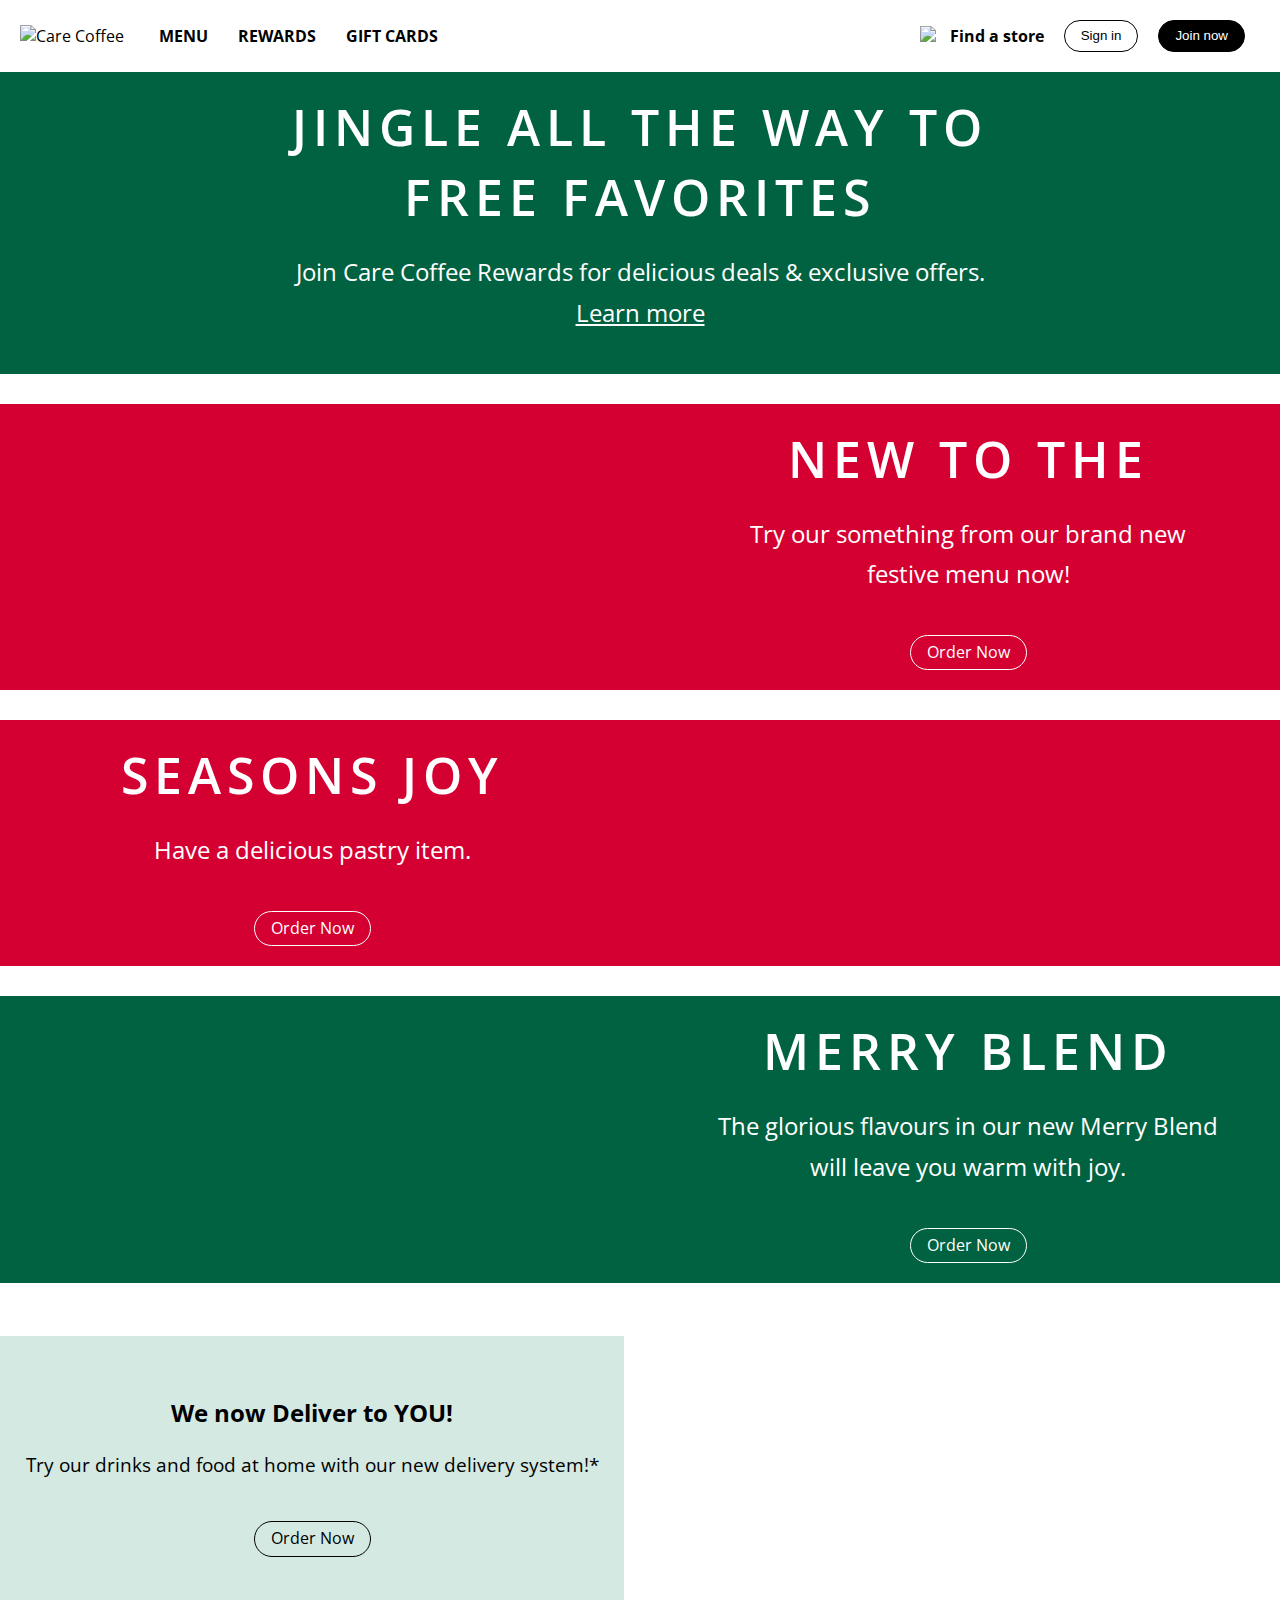
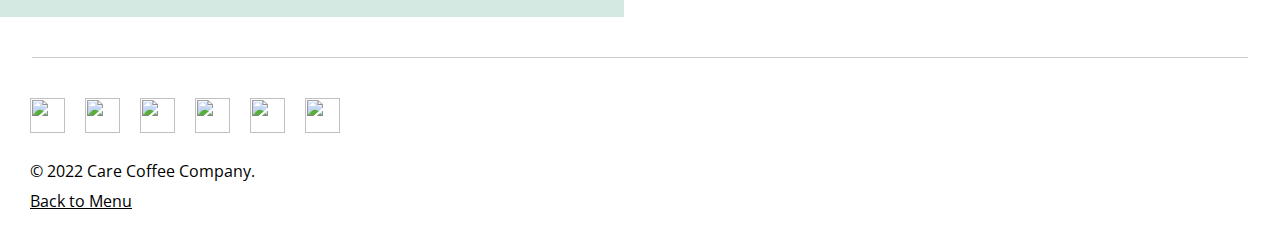
==== Shopping Website Project/page/index.html @ 67bb43b8 "HOMEPAGE" ====
<!DOCTYPE html>
<html lang="en">
  <head>
    <meta charset="UTF-8" />
    <meta http-equiv="X-UA-Compatible" content="IE=edge" />
    <meta name="viewport" content="width=device-width, initial-scale=1.0" />
    <link rel="stylesheet" href="style.css" />
    <title>Care Coffee</title>
  </head>
  <body>
    <nav class="navbar">
      <div class="navbar-container">
        <div class="navbar-brand">
          <a href="index.html">
            <img class="logo" src="../images/logo.png" alt="Care Coffee" />
          </a>
        </div>

        <ul class="navbar-nav-left">
          <li>
            <a href="#">Menu</a>
          </li>
          <li>
            <a href="#">Rewards</a>
          </li>
          <li>
            <a href="#">Gift Cards</a>
          </li>
        </ul>

        <ul class="navbar-nav-right">
          <li>
            <a href="#">
              <img src="../images/marker.svg" alt="Location Pin" />
              <span>Find a store</span>
            </a>
          </li>
          <li><button class="btn btn-dark-outline">Sign in</button></li>
          <li><button class="btn btn-dark">Join now</button></li>
        </ul>

        <!-- Hamburger Menu -->
        <button type="button" class="hamburger" id="menu-btn">
          <span class="hamburger-top"></span>
          <span class="hamburger-middle"></span>
          <span class="hamburger-bottom"></span>
        </button>
      </div>
    </nav>

    <!-- Mobile Menu -->
    <div class="mobile-menu hidden" id="menu">
      <ul>
        <li>
          <a href="#">Menu</a>
        </li>
        <li>
          <a href="#">Rewards</a>
        </li>
        <li>
          <a href="#">Gift Cards</a>
        </li>
      </ul>

      <div class="mobile-menu-bottom">
        <button class="btn btn-dark-outline">Sign in</button>
        <button class="btn btn-dark">Join now</button>
        <div>
          <a href="#">
            <img src="img/marker.svg" alt="" />
            <span>Find a store</span>
          </a>
        </div>
      </div>
    </div>

    <!-- Box A -->
    <section class="box box-a bg-primary text-center py-md">
      <div class="box-inner">
        <h2 class="text-xl">Jingle all the way to free favorites</h2>
        <p class="text-md">
          Join Care Coffee Rewards for delicious deals & exclusive offers.
          <a href="#">Learn more</a>
        </p>
      </div>
    </section>

    <!-- Box B -->
    <section class="box box-b bg-secondary grid-col-2">
      <img src="../images/iced-latte-b.png" alt="" />
      <div class="box-text">
        <h2 class="text-xl">New to the <menu></menu></h2>
        <p class="text-md">
          Try our something from our brand new festive menu now!
        </p>
        <a href="#" class="btn btn-light-outline">Order Now</a>
      </div>
    </section>

    <!-- Box C -->
    <section class="box box-c bg-secondary grid-col-2 grid-reversed">
      <img src="../images/Pastry box c.png" alt="" />
      <div class="box-text">
        <h2 class="text-xl">Seasons Joy</h2>
        <p class="text-md">
          Have a delicious pastry item.
        </p>
        <a href="#" class="btn btn-light-outline">Order Now</a>
      </div>
    </section>

    <!-- Box D -->
    <section class="box box-d bg-primary grid-col-2">
      <img src="../images/coffee beans img d.webp" alt="" />
      <div class="box-text">
        <h2 class="text-xl">Merry Blend</h2>
        <p class="text-md">
          The glorious flavours in our new Merry Blend will leave you warm with joy.
        </p>
        <a href="#" class="btn btn-light-outline">Order Now</a>
      </div>
    </section>

   

    <!-- Box E -->
    <section class="box box-f grid-col-2">
      <div>
        <img src="../images/uber eats.png" alt="" />
        <div class="bg-extra py-lg">
          <div class="box-text">
            <h2 class="text-md">We now Deliver to YOU!</h2>
            <p class="text-sm">
              Try our drinks and food at home with our new delivery system!*
            </p>
            <a href="#" class="btn btn-dark-outline">Order Now</a>
          </div>
        </div>
      </div>
     
    </section>

    <div class="divider"></div>

    <footer class="footer">
      <div class="footer-container">
        <div class="social">
          <a href="https://spotify.com">
            <img src="../images/social-spotify.svg" alt="" />
          </a>
          <a href="https://facebook.com">
            <img src="../images/social-facebook.svg" alt="" />
          </a>
          <a href="https://pinterest.com">
            <img src="../images/social-pinterest.svg" alt="" />
          </a>
          <a href="https://instagram.com">
            <img src="../images/social-instagram.svg" alt="" />
          </a>
          <a href="https://youtube.com">
            <img src="../images/social-youtube.svg" alt="" />
          </a>
          <a href="https://twitter.com">
            <img src="../images/social-twitter.svg" alt="" />
          </a>
        </div>
        <p>© 2022 Care Coffee Company. </p>
        
          <nav class="Back">
            <div class="navbar-container2">
              <div class="navbar-brand2">
                <a href="index.html"> Back to Menu
                  </a>
                  </div>
                  </div>
                </nav>
      

      </div>
    </footer>

    <script src="script.js"></script>
  </body>
</html>
---- Shopping Website Project/page/style.css ----
@import url('https://fonts.googleapis.com/css2?family=Open+Sans:wght@400;600;700&display=swap');

:root {
  --color-primary: #006241;
  --color-secondary: #d50032;
  --color-extra: #d4e9e2;
}

.back {
  align-items: center;
  margin-bottom: auto;
}

.logo {
  height: 20vh;
}
* {
  box-sizing: border-box;
  margin: 0;
  padding: 0;
}

html,
body {
  font-family: 'Open Sans', sans-serif;
  line-height: 1.4;
  color: #000;
}

a {
  color: #000;
}

ul {
  list-style: none;
}

p {
  margin: 5px 0;
  line-height: 1.7;
}

img {
  max-width: 100%;
}

section a {
  color: #fff;
}

/* Navbar */
.navbar {
  width: 100%;
  height: auto;
  background-color: #fff;
  padding: 20px;
  box-shadow: 0 1px 3px rgb(0 0 0 / 10%), 0 2px 2px rgb(0 0 0 / 6%),
    0 0 2px rgb(0 0 0 / 7%);
}

.navbar-container {
  display: flex;
  justify-content: space-between;
  align-items: center;
  max-width: 1440px;
  margin: 0 auto;
}

.navbar ul {
  display: flex;
  align-items: center;
}

.navbar li {
  margin: 0 15px;
  font-weight: bold;
}

.navbar a {
  color: #000;
  text-decoration: none;
}

.navbar a:hover {
  color: var(--color-primary);
}

.navbar-brand img {
  width: 50px;
  height: 50px;
}

.navbar-nav-left {
  text-transform: uppercase;
  flex: 1;
  margin-left: 20px;
}

.navbar-nav-right li:first-child a {
  display: flex;
  align-items: center;
}

.navbar-nav-right img {
  height: 20px;
  width: 20px;
  margin-right: 10px;
}

.navbar-nav-right li:nth-child(2) {
  margin: 0 5px;
}

/* Footer & Social */
.footer-container {
  width: 100%;
  max-width: 1440px;
  margin: 0 auto;
  padding: 0 30px 30px;
}

.social {
  display: flex;
  align-items: center;
  margin: 20px 0;
}

.social img {
  width: 35px;
  height: 35px;
}

.social a {
  text-decoration: none;
  margin-right: 20px;
}

.divider {
  width: 95%;
  height: 1px;
  background-color: #ccc;
  margin: 40px auto;
}

/* Box */
.box {
  margin-bottom: 30px;
}

.box-inner {
  max-width: 700px;
  margin: 0 auto;
}

.box-text {
  max-width: 500px;
  text-align: center;
  justify-self: center;
  padding: 20px 0;
  margin: 0 auto;
}

.box-text .btn {
  margin-top: 20px;
}

.box-f .box-text {
  max-width: 600px;
}

/* Grid Styles */
.grid-col-2 {
  display: grid;
  grid-template-columns: repeat(2, 1fr);
  gap: 2rem;
  align-items: center;
  justify-content: space-between;
}

.grid-reversed :first-child {
  order: 2;
}

/* Buttons */
.btn {
  cursor: pointer;
  display: inline-block;
  background: none;
  border: 1px #000 solid;
  border-radius: 50px;
  padding: 7px 16px;
  line-height: 1.2;
  text-align: center;
  text-decoration: none;
}

.btn-dark-outline {
  border-color: #000;
  color: #000;
}

.btn-dark-outline:hover,
.btn-light-outline:hover {
  background-color: rgba(0, 0, 0, 0.06);
}

.btn-light-outline {
  border-color: #fff;
  color: #fff;
}

.btn-dark {
  background-color: #000;
  color: #fff;
}

.btn-dark:hover {
  background-color: #333;
}

/* Backgrounds */
.bg-primary {
  background-color: var(--color-primary);
  color: #fff;
}
.bg-secondary {
  background-color: var(--color-secondary);
  color: #fff;
}
.bg-extra {
  background-color: var(--color-extra);
  color: #000;
}
.bg-dark {
  background-color: var(--color-dark);
  color: #000;
}

/* Text Styling */
.text-center {
  text-align: center;
}

.text-xl {
  font-size: 50px;
  text-transform: uppercase;
  letter-spacing: 6px;
  font-weight: 600;
  margin-bottom: 20px;
}

.text-lg {
  font-size: 40px;
  text-transform: uppercase;
  margin-bottom: 20px;
}

.text-md {
  font-size: 24px;
  margin-bottom: 20px;
}

.text-sm {
  font-size: 19px;
  margin-bottom: 20px;
}

/* Padding */
.py-sm {
  padding: 10px 0;
}
.py-md {
  padding: 20px 0;
}
.py-lg {
  padding: 40px 0;
}

/* Hamburger Menu Icon */
.hamburger {
  cursor: pointer;
  width: 24px;
  height: 24px;
  position: relative;
  background: none;
  border: none;
  z-index: 10;
  transition: all 0.25s;
  display: none;
}

.hamburger-top,
.hamburger-middle,
.hamburger-bottom {
  position: absolute;
  top: 0;
  left: 0;
  width: 24px;
  height: 2px;
  background: #000;
  transform: rotate(0);
  transition: all 0.5s;
}

.hamburger-middle {
  transform: translateY(7px);
}

.hamburger-bottom {
  transform: translateY(14px);
}

.open .hamburger-top {
  transform: rotate(45deg) translateY(6px) translateX(6px);
}

.open .hamburger-middle {
  display: none;
}

.open .hamburger-bottom {
  transform: rotate(-45deg) translateY(6px) translateX(-6px);
}

/* Mobile Menu */
.mobile-menu {
  position: fixed;
  top: 85px;
  right: 0;
  background-color: #fff;
  color: #000;
  width: 90%;
  height: 100%;
  padding: 30px;
  box-shadow: inset 0 4px 3px -3px rgb(0 0 0 / 10%),
    inset 0 4px 2px -2px rgb(0 0 0 / 7%);
  transition: all 0.3s;
}

.mobile-menu img {
  width: 20px;
  height: 20px;
  margin-right: 10px;
}

.mobile-menu ul {
  line-height: 3;
  border-bottom: #777 solid 1px;
  padding-bottom: 10px;
  margin-bottom: 30px;
}

.mobile-menu a {
  text-decoration: none;
  font-size: 20px;
}

.mobile-menu a:hover {
  color: var(--color-primary);
}

.mobile-menu div {
  margin-top: 20px;
}

.mobile-menu div a {
  display: flex;
  align-items: center;
  font-size: 16px;
}

.hidden {
  transform: translateX(100%);
}

.no-scroll {
  overflow: hidden;
}
.box box-f grid-col-2 {
  align-items: center;
  width: 100vw;
}

@media (max-width: 960px) {
  .text-xl {
    font-size: 30px;
  }

  .text-lg {
    font-size: 25px;
  }

  .text-md {
    font-size: 19px;
  }
}

@media (max-width: 768px) {
  .hamburger {
    display: block;
  }

  .grid-col-2 {
    grid-template-columns: 1fr;
  }

  .grid-reversed :first-child {
    order: 0;
  }

  .navbar-brand img {
    width: 40px;
    height: 40px;
  }

  .navbar .navbar-nav-left,
  .navbar .navbar-nav-right {
    display: none;
  }

  .footer {
    text-align: center;
  }
}

@media (min-width: 1440px) {
  .box {
    max-width: 1440px;
    margin-right: auto;
    margin-left: auto;
  }

  .divider {
    max-width: 90%;
  }
} 

 @media(min-width: 425px){
    .main {
        grid-template-columns: 1fr 1fr;
    }
}
@media(min-width: 950px){
    .main {
        grid-template-columns: 1fr 1fr 1fr;
    }
}
@media(min-width: 1200px) {
    .main{
        grid-template-columns: 1fr 1fr 1fr 1fr;
    }
}
@media(min-width: 1500px) {
    .main{
        grid-template-columns: 1fr 1fr 1fr 1fr 1fr;
    }
}
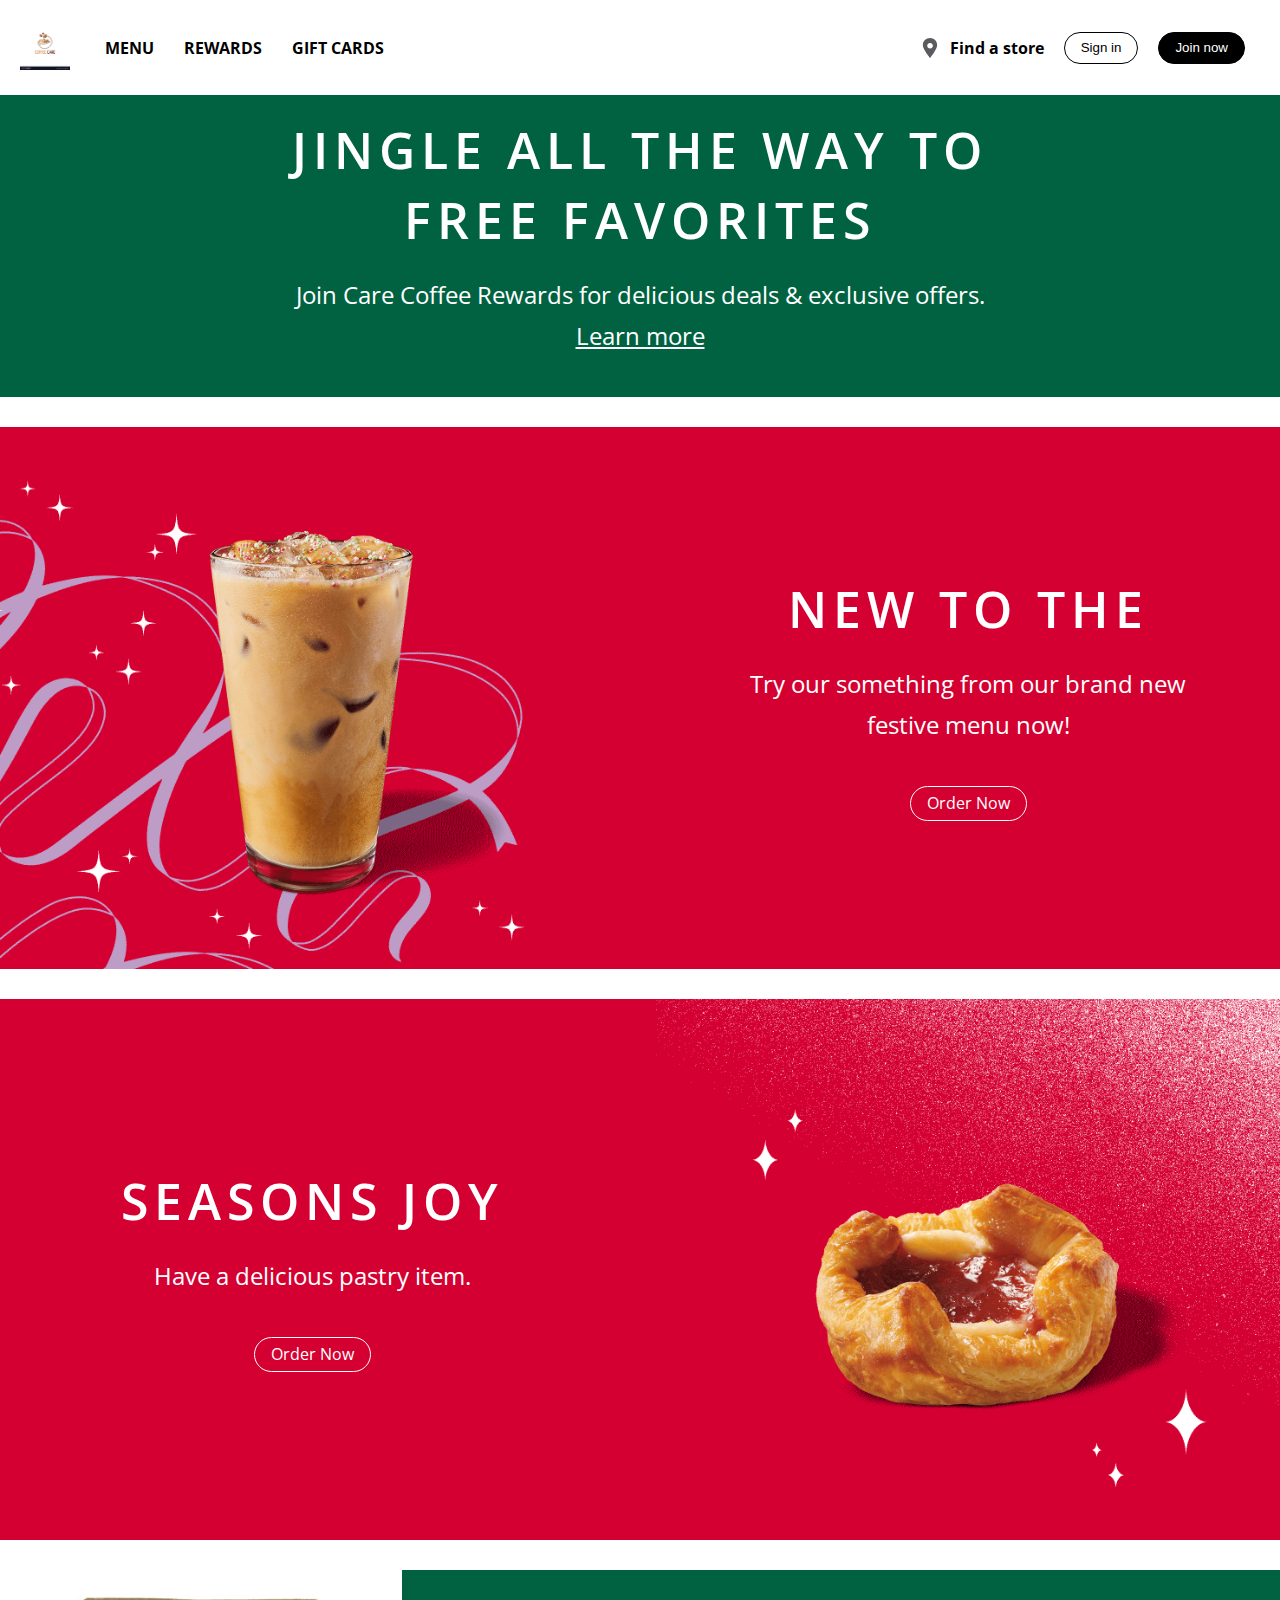
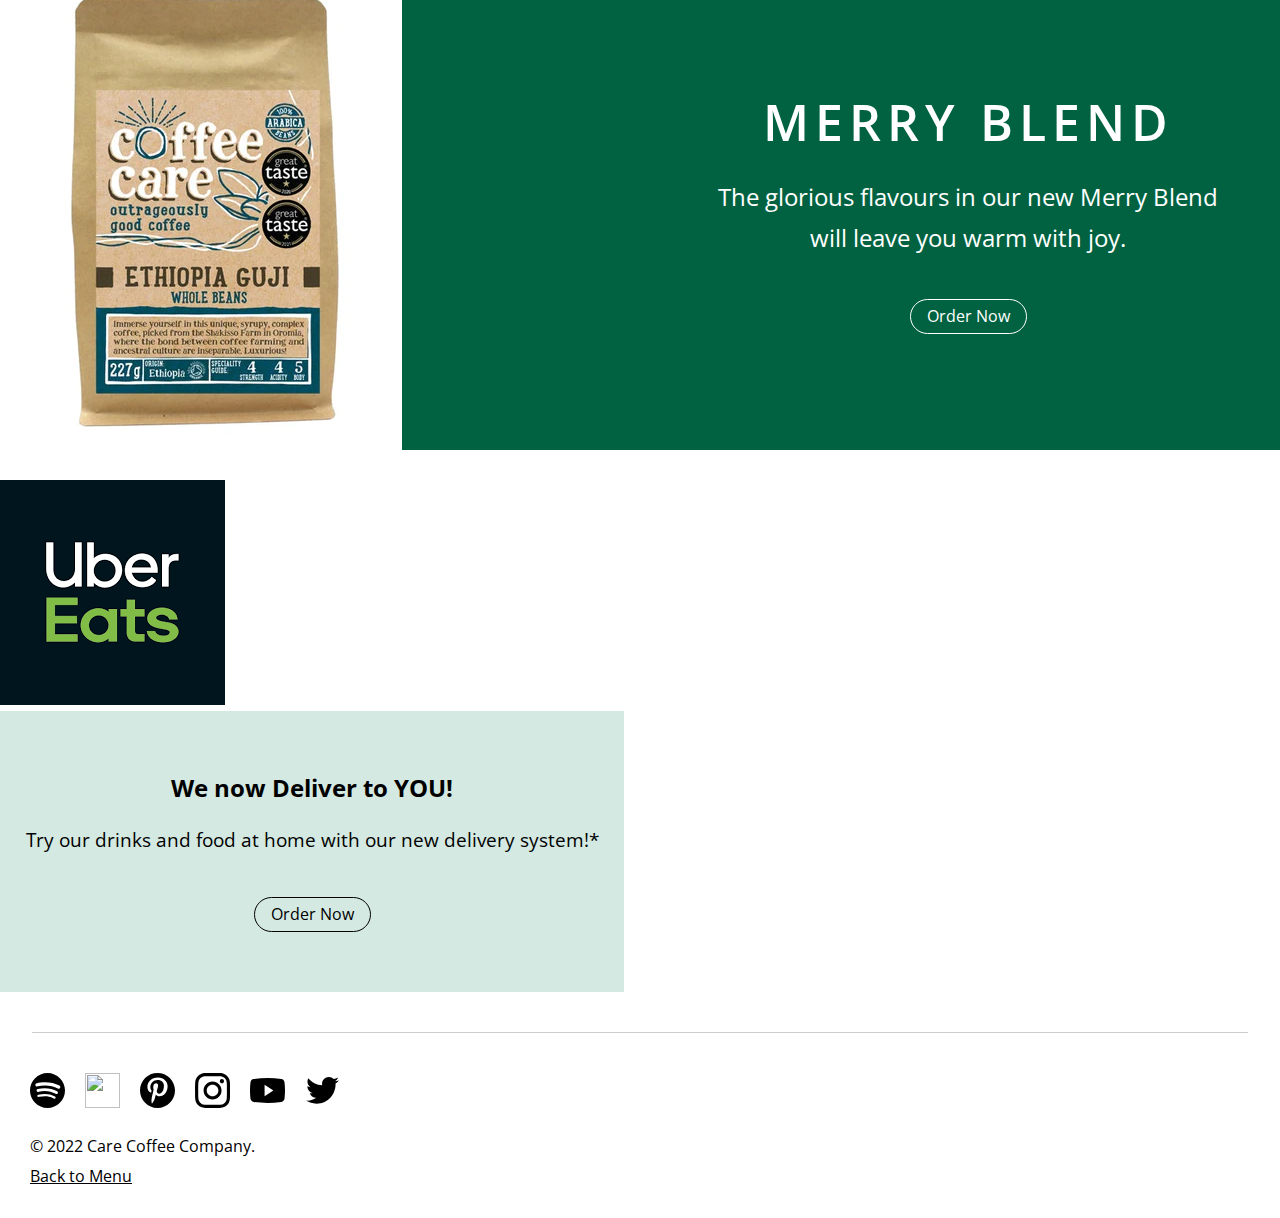
==== commit c31187b1: "HOMEPAGE" ====
--- a/Shopping Website Project/page/index.html
+++ b/Shopping Website Project/page/index.html
@@ -87,7 +87,7 @@
 
     <!-- Box B -->
     <section class="box box-b bg-secondary grid-col-2">
-      <img src="../images/iced-latte-b.png" alt="" />
+      <img src="../images/box-b.png" alt="" />
       <div class="box-text">
         <h2 class="text-xl">New to the <menu></menu></h2>
         <p class="text-md">
